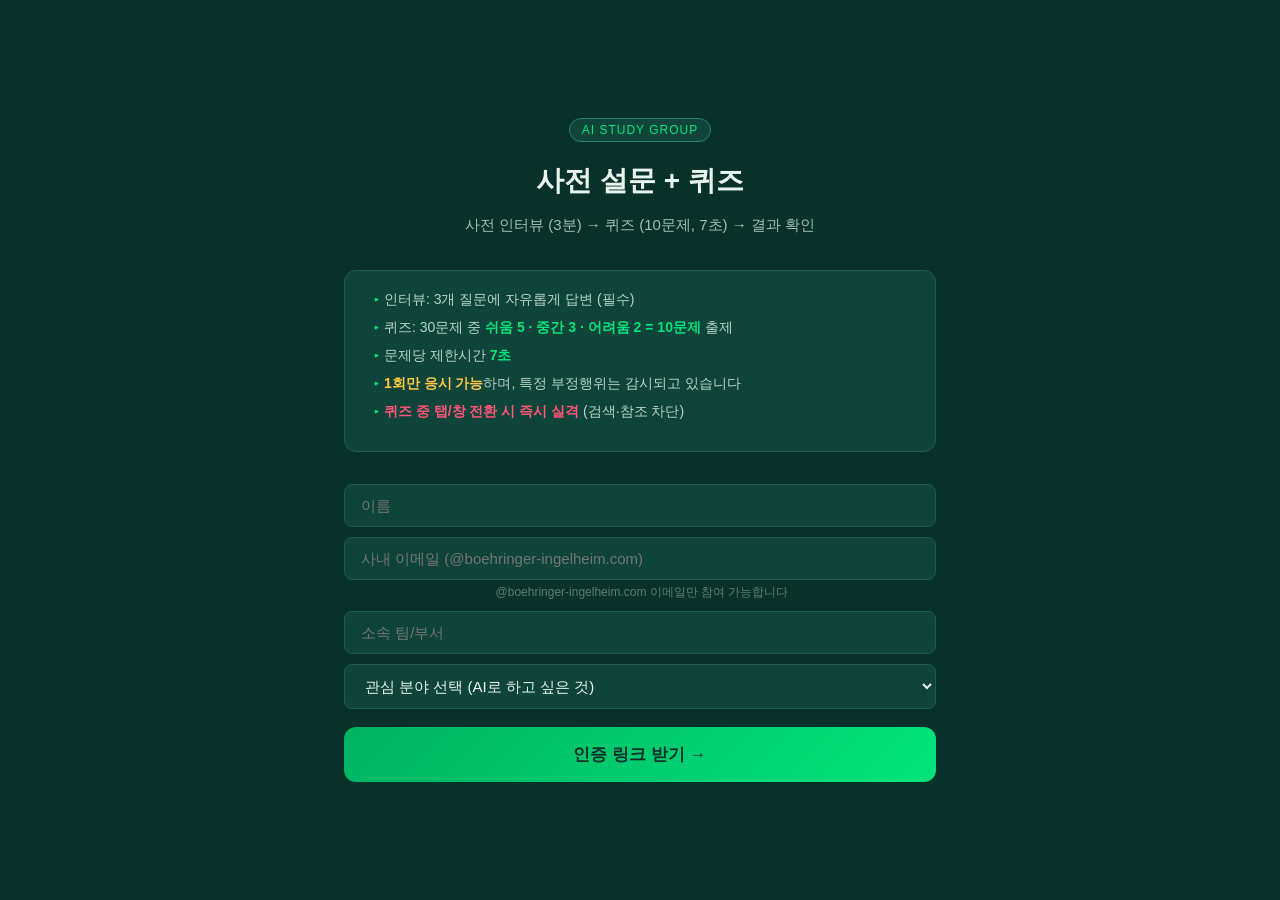
==== index.html @ f33a6c96 "pre-survey: OTP → 매직링크 전환 (UX 개선)" ====
<!DOCTYPE html>
<html lang="ko">
<head>
  <meta charset="UTF-8" />
  <meta name="viewport" content="width=device-width, initial-scale=1.0" />
  <title>AI Study Group — 사전 설문</title>
  <style>
    * { box-sizing: border-box; margin: 0; padding: 0; }
    body { font-family: -apple-system, BlinkMacSystemFont, 'Segoe UI', sans-serif; background: #08312A; color: #E8F5EF; min-height: 100vh; display: flex; align-items: center; justify-content: center; }
    .container { width: 100%; max-width: 640px; padding: 24px; }
    .badge { display: inline-block; background: #0E443A; border: 1px solid #2B7D6C; color: #00E47C; font-size: 12px; padding: 4px 12px; border-radius: 20px; margin-bottom: 20px; letter-spacing: 1px; }
    h1 { font-size: 28px; font-weight: 700; margin-bottom: 12px; }
    .sub { color: #9FC0B2; font-size: 15px; line-height: 1.7; margin-bottom: 32px; }
    .rules { background: #0E443A; border: 1px solid #1F5B4E; border-radius: 12px; padding: 20px; text-align: left; margin-bottom: 32px; }
    .rules li { font-size: 14px; color: #B5D4C7; margin-bottom: 10px; padding-left: 8px; list-style: none; }
    .rules li::before { content: '▸ '; color: #00E47C; }
    .form-group { margin-bottom: 10px; }
    .form-group input, .form-group select { width: 100%; padding: 12px 16px; background: #0E443A; border: 1px solid #1F5B4E; border-radius: 8px; color: #E8F5EF; font-size: 15px; outline: none; }
    .form-group input:focus, .form-group select:focus { border-color: #00E47C; }
    .form-group input.error { border-color: #FF5577; }
    .hint { font-size: 12px; color: #5A7F72; margin-top: 4px; padding-left: 4px; }
    .hint.err { color: #FF5577; }
    select option { background: #0E443A; }
    textarea { width: 100%; padding: 12px 16px; background: #0E443A; border: 1px solid #1F5B4E; border-radius: 8px; color: #E8F5EF; font-size: 14px; margin-bottom: 10px; outline: none; font-family: inherit; resize: vertical; min-height: 80px; }
    textarea:focus { border-color: #00E47C; }
    .btn { width: 100%; padding: 16px; background: linear-gradient(135deg, #00B362, #00E47C); color: #08312A; border: none; border-radius: 12px; font-size: 17px; font-weight: 700; cursor: pointer; margin-top: 8px; }
    .btn:hover { opacity: 0.9; }
    .btn:disabled { opacity: 0.4; cursor: default; }

    /* QUIZ */
    .section { display: none; }
    .section.active { display: block; }
    .quiz-header { display: flex; justify-content: space-between; align-items: center; margin-bottom: 20px; }
    .progress-text { font-size: 13px; color: #6E9488; }
    .timer-number { font-size: 28px; font-weight: 800; color: #00E47C; min-width: 40px; text-align: right; }
    .timer-number.urgent { color: #FF5577; }
    .progress-bar-bg { height: 4px; background: #1F5B4E; border-radius: 2px; margin-bottom: 28px; }
    .progress-bar-fill { height: 100%; background: linear-gradient(90deg, #00B362, #00E47C); border-radius: 2px; transition: width 0.3s; }
    .question-box { background: #0E443A; border: 1px solid #1F5B4E; border-radius: 16px; padding: 28px; margin-bottom: 20px; }
    .question-num { font-size: 12px; color: #4DF09C; margin-bottom: 12px; letter-spacing: 1px; }
    .question-text { font-size: 18px; font-weight: 600; line-height: 1.5; }
    .options { display: flex; flex-direction: column; gap: 10px; }
    .option-btn { padding: 14px 18px; background: #0E443A; border: 1px solid #1F5B4E; border-radius: 10px; color: #E8F5EF; font-size: 15px; text-align: left; cursor: pointer; transition: all 0.15s; }
    .option-btn:hover:not(:disabled) { background: #13584B; border-color: #2B7D6C; transform: translateX(4px); }
    .option-btn.correct { background: #0D4F35; border-color: #00E47C; color: #4DF09C; }
    .option-btn.wrong { background: #3D1420; border-color: #FF5577; color: #FF8899; }
    .option-btn.reveal { background: #0D4F35; border-color: #00E47C; color: #4DF09C; opacity: 0.6; }
    .option-btn:disabled { cursor: default; }
    .feedback { margin-top: 14px; padding: 12px 16px; border-radius: 8px; font-size: 13px; line-height: 1.5; display: none; }
    .feedback.show { display: block; }
    .feedback.correct-fb { background: #0D4F35; color: #4DF09C; }
    .feedback.wrong-fb { background: #3D1420; color: #FF8899; }
    .timeout-msg { text-align: center; padding: 20px; font-size: 15px; color: #FF5577; display: none; }
    .timeout-msg.show { display: block; }
    .next-btn { width: 100%; margin-top: 18px; padding: 14px; background: #13584B; border: 1px solid #2B7D6C; border-radius: 10px; color: #4DF09C; font-size: 15px; cursor: pointer; display: none; }
    .next-btn.show { display: block; }
    .next-btn:hover { background: #1A6D5B; }

    /* RESULT */
    .result-score { font-size: 72px; font-weight: 800; background: linear-gradient(135deg, #00B362, #4DF09C); -webkit-background-clip: text; -webkit-text-fill-color: transparent; margin: 20px 0 8px; }
    .result-label { font-size: 20px; font-weight: 600; margin-bottom: 8px; }
    .result-sub { color: #6E9488; font-size: 14px; margin-bottom: 32px; }
    .result-breakdown { background: #0E443A; border: 1px solid #1F5B4E; border-radius: 12px; padding: 20px; margin-bottom: 28px; text-align: left; }
    .result-breakdown h3 { font-size: 14px; color: #6E9488; margin-bottom: 14px; }
    .result-row { display: flex; justify-content: space-between; font-size: 14px; margin-bottom: 8px; padding-bottom: 8px; border-bottom: 1px solid #1F5B4E; }
    .result-row:last-child { border-bottom: none; }
    .result-row .q-text { color: #B5D4C7; flex: 1; padding-right: 12px; }
    .result-row .q-status { font-weight: 600; white-space: nowrap; }
    .result-row .q-status.ok { color: #4DF09C; }
    .result-row .q-status.fail { color: #FF5577; }
    .saving-msg { color: #00E47C; font-size: 13px; margin-top: 8px; display: none; }
    .saving-msg.show { display: block; }
    .submitted-msg { background: #0D4F35; border: 1px solid #00E47C44; border-radius: 12px; padding: 20px; color: #4DF09C; font-size: 15px; display: none; }
    .submitted-msg.show { display: block; }

    /* INTERVIEW */
    .interview-label { font-size: 14px; color: #B5D4C7; font-weight: 600; margin-bottom: 4px; text-align: left; }
    .interview-hint { font-size: 12px; color: #5A7F72; margin-bottom: 8px; text-align: left; }
  </style>
</head>
<body>
<div class="container">

  <!-- ALREADY SUBMITTED -->
  <div id="alreadyDone" class="section" style="text-align:center">
    <div style="background:#0E443A;border:1px solid #1F5B4E;border-radius:16px;padding:40px;margin-top:40px">
      <div style="font-size:48px;margin-bottom:16px">✅</div>
      <h2 style="font-size:20px;margin-bottom:12px">이미 제출하셨습니다</h2>
      <p id="alreadyMsg" style="color:#9FC0B2;font-size:14px;line-height:1.7"></p>
    </div>
  </div>

  <!-- DISQUALIFIED -->
  <div id="disqualified" class="section" style="text-align:center">
    <div style="background:#3D1420;border:1px solid #FF5577;border-radius:16px;padding:40px;margin-top:40px">
      <div style="font-size:48px;margin-bottom:16px">⛔</div>
      <h2 style="font-size:22px;margin-bottom:12px;color:#FF8899">실격 처리되었습니다</h2>
      <p style="color:#FFB0B0;font-size:14px;line-height:1.8">
        퀴즈 진행 중 <strong>탭/창 전환</strong>이 감지되어 자동 실격 처리되었습니다.<br>
        재응시는 불가능하며, 이의가 있으면 관리자에게 문의해주세요.
      </p>
    </div>
  </div>

  <!-- STEP 1: INTRO + 기본정보 -->
  <div id="step1" class="section active" style="text-align:center">
    <div class="badge">AI STUDY GROUP</div>
    <h1>사전 설문 + 퀴즈</h1>
    <p class="sub">사전 인터뷰 (3분) → 퀴즈 (10문제, 7초) → 결과 확인</p>
    <div class="rules">
      <li>인터뷰: 3개 질문에 자유롭게 답변 (필수)</li>
      <li>퀴즈: 30문제 중 <strong style="color:#00E47C">쉬움 5 · 중간 3 · 어려움 2 = 10문제</strong> 출제</li>
      <li>문제당 제한시간 <strong style="color:#00E47C">7초</strong></li>
      <li><strong style="color:#FFC845">1회만 응시 가능</strong>하며, 특정 부정행위는 감시되고 있습니다</li>
      <li><strong style="color:#FF5577">퀴즈 중 탭/창 전환 시 즉시 실격</strong> (검색·참조 차단)</li>
    </div>
    <div class="form-group"><input type="text" id="inputName" placeholder="이름" /></div>
    <div class="form-group">
      <input type="email" id="inputEmail" placeholder="사내 이메일 (@boehringer-ingelheim.com)" />
      <div class="hint" id="emailHint">@boehringer-ingelheim.com 이메일만 참여 가능합니다</div>
    </div>
    <div class="form-group"><input type="text" id="inputTeam" placeholder="소속 팀/부서" /></div>
    <div class="form-group">
      <select id="inputInterest">
        <option value="">관심 분야 선택 (AI로 하고 싶은 것)</option>
        <option>업무 자동화 (Workflow)</option>
        <option>데이터 분석</option>
        <option>데이터 시각화 / 대시보드</option>
        <option>이미지 생성</option>
        <option>문서 요약·번역</option>
        <option>슬라이드·리포트 자동화</option>
        <option>AI 에이전트/챗봇</option>
        <option>아직 잘 모르겠음</option>
      </select>
    </div>
    <button class="btn" id="sendLinkBtn" onclick="sendMagicLink()">인증 링크 받기 →</button>
  </div>

  <!-- LINK SENT (대기 화면) -->
  <div id="linkSent" class="section" style="text-align:center">
    <div class="badge">이메일 인증</div>
    <div style="background:#0E443A;border:1px solid #1F5B4E;border-radius:16px;padding:40px;margin-top:24px">
      <div style="font-size:48px;margin-bottom:16px">📩</div>
      <h2 style="font-size:22px;margin-bottom:12px">메일을 확인해주세요</h2>
      <p id="linkSentEmail" style="color:#4DF09C;font-size:15px;font-weight:600;margin-bottom:8px"></p>
      <p style="color:#9FC0B2;font-size:14px;line-height:1.7;margin-bottom:24px">
        인증 링크가 발송되었습니다.<br>
        메일함(스팸함 포함)에서 링크를 클릭하면 계속 진행됩니다.<br>
        링크는 <strong style="color:#FFC845">30분간</strong> 유효합니다.
      </p>
      <button class="btn" id="resendLinkBtn" onclick="sendMagicLink(true)" style="background:#13584B;border:1px solid #2B7D6C;color:#4DF09C">링크 재발송</button>
    </div>
  </div>

  <!-- TOKEN VALIDATING -->
  <div id="tokenValidating" class="section" style="text-align:center">
    <div style="background:#0E443A;border:1px solid #1F5B4E;border-radius:16px;padding:40px;margin-top:40px">
      <div style="font-size:48px;margin-bottom:16px">⏳</div>
      <h2 style="font-size:20px;margin-bottom:12px">인증 중...</h2>
      <p style="color:#9FC0B2;font-size:14px">링크를 검증하고 있습니다.</p>
    </div>
  </div>

  <!-- STEP 2: INTERVIEW (필수, 퀴즈 전) -->
  <div id="step2" class="section">
    <div class="badge">STEP 2 / 3</div>
    <h1>인터뷰</h1>
    <p class="sub">아래 3개 질문에 자유롭게 답해주세요. 레벨 배정 참고용입니다.</p>

    <div class="interview-label">1. AI 활용 경험</div>
    <div class="interview-hint">업무에 AI 도구를 써본 적 있다면, 어떤 도구로 어떤 용도로 사용했나요?</div>
    <textarea id="inputUsecase" placeholder="예: ChatGPT로 이메일 초안 작성, Claude로 논문 요약, Copilot으로 엑셀 정리 등"></textarea>

    <div class="interview-label">2. 스터디 기대사항</div>
    <div class="interview-hint">이 스터디에서 가장 배우고 싶거나 만들고 싶은 것은?</div>
    <textarea id="inputWant" placeholder="예: 데이터 자동 정리, 나만의 AI 도구 만들기, 대시보드 제작 등"></textarea>

    <div class="interview-label">3. AI vs LLM 용어 논쟁</div>
    <div class="interview-hint">요즘 'AI' 대신 'LLM'이라고 정확히 부르자는 움직임이 있습니다. 이에 대한 본인의 생각은?</div>
    <textarea id="inputComment" placeholder="자유 답변 (1~2문장이면 충분합니다)"></textarea>

    <div style="background:#0E443A;border:1px solid #1F5B4E;border-radius:12px;padding:20px;margin-top:20px;margin-bottom:16px;text-align:left">
      <p style="font-size:14px;color:#B5D4C7;font-weight:600;margin-bottom:12px">참여 동의</p>
      <label style="display:flex;gap:10px;align-items:flex-start;cursor:pointer;font-size:13px;color:#9FC0B2;line-height:1.6;margin-bottom:10px">
        <input type="checkbox" id="chkCommit" style="margin-top:4px;min-width:16px;flex-shrink:0">
        <span>이 스터디는 업무 연관성이 있으나, <strong style="color:#4DF09C">개인 역량 개발</strong>을 위한 활동입니다. 프로젝트 참여 시 근무 외 시간(non-working hours)에 추가적인 시간 투자가 필요할 수 있음을 이해합니다.</span>
      </label>
      <label style="display:flex;gap:10px;align-items:flex-start;cursor:pointer;font-size:13px;color:#9FC0B2;line-height:1.6">
        <input type="checkbox" id="chkExtra" style="margin-top:4px;min-width:16px;flex-shrink:0">
        <span>스터디 프로젝트에 <strong style="color:#4DF09C">extra mile</strong>로 기여할 의향이 있으며, 이를 통해 실질적인 AI 역량을 쌓겠다는 데 동의합니다.</span>
      </label>
    </div>
    <button class="btn" onclick="goToQuiz()">다음: 퀴즈 시작 →</button>
  </div>

  <!-- STEP 3: QUIZ -->
  <div id="step3" class="section">
    <div class="quiz-header">
      <span class="progress-text" id="progressText">1 / 10</span>
      <div style="display:flex;align-items:center;gap:8px">
        <span style="font-size:13px;color:#2B7D6C">⏱</span>
        <span class="timer-number" id="timerNum">7</span>
      </div>
    </div>
    <div class="progress-bar-bg"><div class="progress-bar-fill" id="progressBar" style="width:10%"></div></div>
    <div class="question-box">
      <div class="question-num" id="questionNum">Q1</div>
      <div class="question-text" id="questionText"></div>
    </div>
    <div class="options" id="optionsContainer"></div>
    <div class="timeout-msg" id="timeoutMsg">⏰ 시간 초과!</div>
    <div class="feedback" id="feedback"></div>
    <button class="next-btn" id="nextBtn" onclick="nextQuestion()">다음 →</button>
  </div>

  <!-- STEP 4: RESULT -->
  <div id="step4" class="section" style="text-align:center">
    <div class="badge">결과</div>
    <div class="result-score" id="scoreDisplay"></div>
    <div class="result-label" id="scoreLabel"></div>
    <div class="result-sub" id="scoreSub"></div>
    <div class="result-breakdown">
      <h3>문항별 결과</h3>
      <div id="breakdownList"></div>
    </div>
    <button class="btn" id="submitBtn" onclick="submitResult()">결과 제출하기</button>
    <div class="saving-msg" id="savingMsg">⏳ 저장 중...</div>
    <div class="submitted-msg" id="submittedMsg">
      ✅ 제출 완료!<br><br>
      킥오프: <strong>2026년 4월 29일 (수)</strong> 점심 + 오후 2~3시<br>
      Teams 채널 안내는 추후 별도 공지 예정입니다.
    </div>
  </div>

</div>
<script>
// ?reset 으로 접속하면 localStorage 초기화
if (location.search.includes('reset')) {
  Object.keys(localStorage).filter(k => k.startsWith('bik_')).forEach(k => localStorage.removeItem(k));
  location.href = location.pathname;
}

const APPS_SCRIPT_URL = 'https://script.google.com/macros/s/AKfycbxpaZuZa6RYzMUXxMX82AF2PuFn6O8rXjqAPYUZv003Xel0Y0YNBOYgvdm8hQUPajvVBA/exec';
const TIMER_SECONDS = 7;

function checkAlreadySubmitted(email) {
  return localStorage.getItem('bik_submitted_' + btoa(email.toLowerCase()));
}
function markSubmitted(email, name, score) {
  localStorage.setItem('bik_submitted_' + btoa(email.toLowerCase()), JSON.stringify({ name, score, at: new Date().toISOString() }));
}

let allQuestions = [], selected = [], current = 0, score = 0;
let history = [], timerInterval = null, timeLeft = TIMER_SECONDS, answered = false;
let userInfo = {};
let tabWatchActive = false;

// ── TAB-SWITCH DETECTION ──
function handleVisibilityChange() {
  if (!tabWatchActive) return;
  if (document.hidden) handleDisqualification('tab_switch');
}
function activateTabWatch() {
  if (tabWatchActive) return;
  tabWatchActive = true;
  document.addEventListener('visibilitychange', handleVisibilityChange);
}
function deactivateTabWatch() {
  tabWatchActive = false;
  document.removeEventListener('visibilitychange', handleVisibilityChange);
}
function handleDisqualification(reason) {
  if (!tabWatchActive) return;
  deactivateTabWatch();
  clearInterval(timerInterval);
  const submission = {
    name: userInfo.name || '', email: userInfo.email || '', team: userInfo.team || '',
    job: userInfo.interest || '',
    score: 'DQ', scoreNum: 0, level: 'DISQUALIFIED',
    usecase: userInfo.usecase || '', want: userInfo.want || '', comment: userInfo.comment || '',
    userAgent: navigator.userAgent, submittedAt: new Date().toISOString(),
    disqualified: true, dqReason: reason, progress: `${current + 1}/10`,
    answers: history.map((h, i) => ({ q: `Q${i+1}`, result: h.timedOut ? '시간초과' : h.correct ? '정답' : '오답' }))
  };
  try {
    const url = APPS_SCRIPT_URL + '?payload=' + encodeURIComponent(JSON.stringify(submission));
    fetch(url, { mode: 'no-cors' });
  } catch (e) { /* fire and forget */ }
  if (userInfo.email) markSubmitted(userInfo.email, userInfo.name, 'DQ');
  showSection('disqualified');
}

async function loadQuestions() {
  allQuestions = await (await fetch('questions.json')).json();
}
loadQuestions();

function shuffle(arr) {
  const a = [...arr];
  for (let i = a.length - 1; i > 0; i--) { const j = Math.floor(Math.random() * (i + 1)); [a[i], a[j]] = [a[j], a[i]]; }
  return a;
}

function showSection(id) {
  document.querySelectorAll('.section').forEach(s => s.classList.remove('active'));
  document.getElementById(id).classList.add('active');
  window.scrollTo(0, 0);
}

// ── JSONP WRAPPER ──
function jsonpCall(queryString) {
  return new Promise((resolve, reject) => {
    const cb = 'bikCb_' + Date.now() + '_' + Math.floor(Math.random() * 10000);
    const script = document.createElement('script');
    const timeout = setTimeout(() => { cleanup(); reject(new Error('timeout')); }, 15000);
    const cleanup = () => {
      clearTimeout(timeout);
      try { delete window[cb]; } catch (_) { window[cb] = undefined; }
      if (script.parentNode) script.parentNode.removeChild(script);
    };
    window[cb] = (data) => { cleanup(); resolve(data); };
    script.onerror = () => { cleanup(); reject(new Error('script_error')); };
    script.src = APPS_SCRIPT_URL + '?' + queryString + '&callback=' + cb;
    document.head.appendChild(script);
  });
}

function showAlreadyDone(name, score, level) {
  const dq = level === 'DISQUALIFIED' || score === 'DQ';
  const statusHtml = dq
    ? `<strong style="color:#FF5577">실격 처리</strong>되셨습니다`
    : `<strong style="color:#00E47C">${score}</strong>${String(score).includes('/') ? '' : '/10'}점으로 제출하셨습니다`;
  document.getElementById('alreadyMsg').innerHTML = `${name}님은 이미 ${statusHtml}.<br>킥오프: <strong>2026년 4월 29일 (수)</strong>`;
  showSection('alreadyDone');
}

// ── STEP 1 → 매직링크 발송 ──
async function sendMagicLink(isResend) {
  const name = document.getElementById('inputName').value.trim();
  const email = document.getElementById('inputEmail').value.trim().toLowerCase();
  const team = document.getElementById('inputTeam').value.trim();
  const interest = document.getElementById('inputInterest').value;
  if (!name || !email || !team || !interest) { alert('모든 항목을 입력해주세요.'); return; }
  if (!email.endsWith('@boehringer-ingelheim.com')) {
    document.getElementById('inputEmail').classList.add('error');
    const h = document.getElementById('emailHint'); h.textContent = '❌ @boehringer-ingelheim.com 이메일만 참여 가능합니다.'; h.classList.add('err');
    return;
  }

  const prev = checkAlreadySubmitted(email);
  if (prev) {
    const d = JSON.parse(prev);
    showAlreadyDone(d.name, d.score, d.score === 'DQ' ? 'DISQUALIFIED' : '');
    return;
  }

  userInfo = { name, email, team, interest };

  const btn = document.getElementById(isResend ? 'resendLinkBtn' : 'sendLinkBtn');
  const original = btn.textContent;
  btn.disabled = true;
  btn.textContent = '발송 중...';

  try {
    const payload = encodeURIComponent(JSON.stringify(userInfo));
    const res = await jsonpCall('action=magiclink&email=' + encodeURIComponent(email) + '&userinfo=' + payload);
    if (res.status === 'already_submitted') {
      markSubmitted(email, name, res.disqualified ? 'DQ' : res.score);
      showAlreadyDone(name, res.score, res.level);
      return;
    }
    if (res.status === 'rate_limited') { alert(res.message || '발송 한도 초과 (1시간 후 재시도)'); return; }
    if (res.status === 'mail_error')   { alert('메일 발송 실패. 관리자 문의.'); return; }
    if (res.status === 'sent') {
      document.getElementById('linkSentEmail').textContent = email;
      showSection('linkSent');
      return;
    }
    alert('알 수 없는 응답: ' + JSON.stringify(res));
  } catch (e) {
    alert('서버 응답 없음. Apps Script 재배포 확인 후 재시도.');
  } finally {
    btn.disabled = false;
    btn.textContent = original;
  }
}

// ── PAGE LOAD: ?token= 감지 → 자동 검증 → STEP 2 ──
async function checkTokenOnLoad() {
  const params = new URLSearchParams(location.search);
  const token = params.get('token');
  if (!token) return;

  showSection('tokenValidating');
  try {
    const res = await jsonpCall('action=validatetoken&token=' + encodeURIComponent(token));
    if (res.status === 'verified' && res.userInfo) {
      userInfo = res.userInfo;
      // URL에서 토큰 제거 (북마크/공유 방지)
      history.replaceState({}, '', location.pathname);
      showSection('step2');
      return;
    }
    if (res.status === 'expired')   { alert('링크가 만료되었습니다. 처음부터 다시 요청하세요.'); }
    else if (res.status === 'not_found') { alert('유효하지 않은 링크입니다. (이미 사용되었거나 잘못된 토큰)'); }
    else { alert('링크 검증 실패: ' + (res.message || res.status)); }
    history.replaceState({}, '', location.pathname);
    showSection('step1');
  } catch (e) {
    alert('서버 응답 없음. 새로고침 후 재시도.');
    history.replaceState({}, '', location.pathname);
    showSection('step1');
  }
}
// 페이지 로드 시 즉시 실행
checkTokenOnLoad();

// ── 연습 문제 ──
const PRACTICE = {
  question: '한국 베링거인겔하임의 Obesity/MASH Medical Lead 이름은?',
  options: ['현빈', '차은우', '김경문', '정국'],
  answer: 2,
  explanation: '정답! 김경문입니다. 아쉽게도 현빈은 아닙니다. 😎 이제 본 퀴즈를 시작합니다!'
};
let isPractice = false;

// ── STEP 2 → STEP 3 (연습 문제 먼저) ──
function goToQuiz() {
  const uc = document.getElementById('inputUsecase').value.trim();
  const wt = document.getElementById('inputWant').value.trim();
  const cm = document.getElementById('inputComment').value.trim();
  if (!uc || !wt || !cm) { alert('모든 인터뷰 질문에 답해주세요.'); return; }
  if (!document.getElementById('chkCommit').checked || !document.getElementById('chkExtra').checked) { alert('참여 동의 항목을 모두 체크해주세요.'); return; }
  userInfo.usecase = uc; userInfo.want = wt; userInfo.comment = cm;
  const easyPool = allQuestions.filter(q => q.difficulty === 'easy');
  const mediumPool = allQuestions.filter(q => q.difficulty === 'medium');
  const hardPool = allQuestions.filter(q => q.difficulty === 'hard');
  const picked = [...shuffle(easyPool).slice(0, 5), ...shuffle(mediumPool).slice(0, 3), ...shuffle(hardPool).slice(0, 2)];
  selected = shuffle(picked);
  current = 0; score = 0; history = [];
  showSection('step3');
  showPractice();
}
function showPractice() {
  isPractice = true;
  document.getElementById('progressText').textContent = '연습';
  document.getElementById('progressBar').style.width = '0%';
  document.getElementById('questionNum').textContent = '연습 문제';
  document.getElementById('questionText').textContent = PRACTICE.question;
  document.getElementById('timeoutMsg').classList.remove('show');
  document.getElementById('feedback').classList.remove('show', 'correct-fb', 'wrong-fb');
  document.getElementById('nextBtn').classList.remove('show');
  document.getElementById('timerNum').textContent = '∞';
  document.getElementById('timerNum').classList.remove('urgent');
  const container = document.getElementById('optionsContainer');
  container.innerHTML = '';
  PRACTICE.options.forEach((opt, i) => {
    const btn = document.createElement('button'); btn.className = 'option-btn'; btn.textContent = opt;
    btn.onclick = () => {
      document.querySelectorAll('.option-btn').forEach((b, j) => {
        b.disabled = true;
        if (j === PRACTICE.answer) b.classList.add(i === j ? 'correct' : 'reveal');
        if (j === i && i !== PRACTICE.answer) b.classList.add('wrong');
      });
      const fb = document.getElementById('feedback');
      fb.textContent = (i === PRACTICE.answer ? '✓ ' : '✗ ') + PRACTICE.explanation;
      fb.className = `feedback show ${i === PRACTICE.answer ? 'correct-fb' : 'wrong-fb'}`;
      document.getElementById('nextBtn').classList.add('show');
      document.getElementById('nextBtn').textContent = '본 퀴즈 시작 →';
    };
    container.appendChild(btn);
  });
}

// ── QUIZ ──
function showQuestion() {
  activateTabWatch();
  answered = false; clearInterval(timerInterval); timeLeft = TIMER_SECONDS;
  const q = selected[current], idx = current + 1;
  document.getElementById('progressText').textContent = `${idx} / 10`;
  document.getElementById('progressBar').style.width = `${idx * 10}%`;
  document.getElementById('questionNum').textContent = `Q${idx}`;
  document.getElementById('questionText').textContent = q.question;
  document.getElementById('timeoutMsg').classList.remove('show');
  document.getElementById('feedback').classList.remove('show', 'correct-fb', 'wrong-fb');
  document.getElementById('nextBtn').classList.remove('show');
  updateTimer(TIMER_SECONDS);
  const container = document.getElementById('optionsContainer');
  container.innerHTML = '';
  q.options.forEach((opt, i) => {
    const btn = document.createElement('button'); btn.className = 'option-btn'; btn.textContent = opt;
    btn.onclick = () => selectAnswer(i); container.appendChild(btn);
  });
  timerInterval = setInterval(() => { timeLeft--; updateTimer(timeLeft); if (timeLeft <= 0) { clearInterval(timerInterval); handleTimeout(); } }, 1000);
}
function updateTimer(n) { const el = document.getElementById('timerNum'); el.textContent = n; el.classList.toggle('urgent', n <= 2); }
function selectAnswer(idx) {
  if (answered) return; answered = true; clearInterval(timerInterval);
  const q = selected[current], correct = q.answer, ok = idx === correct;
  document.querySelectorAll('.option-btn').forEach((b, i) => { b.disabled = true; if (i === correct) b.classList.add(idx === i ? 'correct' : 'reveal'); if (i === idx && !ok) b.classList.add('wrong'); });
  if (ok) score++;
  history.push({ question: q.question, correct: ok, timedOut: false });
  const fb = document.getElementById('feedback');
  fb.textContent = (ok ? '✓ 정답! ' : '✗ 오답. ') + q.explanation;
  fb.className = `feedback show ${ok ? 'correct-fb' : 'wrong-fb'}`;
  document.getElementById('nextBtn').classList.add('show');
}
function handleTimeout() {
  if (answered) return; answered = true;
  const q = selected[current];
  document.querySelectorAll('.option-btn').forEach((b, i) => { b.disabled = true; if (i === q.answer) b.classList.add('reveal'); });
  history.push({ question: q.question, correct: false, timedOut: true });
  document.getElementById('timeoutMsg').classList.add('show');
  const fb = document.getElementById('feedback');
  fb.textContent = '⏱ 시간 초과. 정답: ' + q.options[q.answer] + ' — ' + q.explanation;
  fb.className = 'feedback show wrong-fb';
  document.getElementById('nextBtn').classList.add('show');
}
function nextQuestion() {
  if (isPractice) { isPractice = false; document.getElementById('nextBtn').textContent = '다음 →'; showQuestion(); return; }
  current++;
  if (current >= 10) { deactivateTabWatch(); showResult(); }
  else showQuestion();
}

// ── RESULT ──
function showResult() {
  showSection('step4');
  document.getElementById('scoreDisplay').textContent = `${score}/10`;
  let label, sub;
  if (score >= 8) { label = '🔥 AI 지식 탁월!'; sub = 'L2~L3 트랙 추천'; }
  else if (score >= 5) { label = '👍 기본기 양호'; sub = 'L1~L2 트랙 추천'; }
  else { label = '✨ 이제 시작!'; sub = 'L1 트랙에서 기초부터'; }
  document.getElementById('scoreLabel').textContent = label;
  document.getElementById('scoreSub').textContent = sub;
  document.getElementById('breakdownList').innerHTML = history.map((h, i) =>
    `<div class="result-row"><span class="q-text">Q${i+1}. ${h.question.slice(0,40)}${h.question.length>40?'…':''}</span><span class="q-status ${h.correct?'ok':'fail'}">${h.timedOut?'⏰ 시간초과':h.correct?'✓ 정답':'✗ 오답'}</span></div>`
  ).join('');
}

// ── SUBMIT ──
async function submitResult() {
  const btn = document.getElementById('submitBtn'), sav = document.getElementById('savingMsg');
  btn.disabled = true; sav.classList.add('show');
  const submission = {
    name: userInfo.name, email: userInfo.email, team: userInfo.team, job: userInfo.interest || '',
    score: `${score}/10`, scoreNum: score,
    level: score >= 8 ? 'L2~L3' : score >= 5 ? 'L1~L2' : 'L1',
    usecase: userInfo.usecase || '', want: userInfo.want || '', comment: userInfo.comment || '',
    userAgent: navigator.userAgent, submittedAt: new Date().toISOString(),
    answers: history.map((h, i) => ({ q: `Q${i+1}`, result: h.timedOut ? '시간초과' : h.correct ? '정답' : '오답' }))
  };
  try {
    const url = APPS_SCRIPT_URL + '?payload=' + encodeURIComponent(JSON.stringify(submission));
    await fetch(url, { mode: 'no-cors' });
    markSubmitted(userInfo.email, userInfo.name, score);
    sav.classList.remove('show');
    document.getElementById('submittedMsg').classList.add('show');
  } catch (e) {
    sav.classList.remove('show'); btn.disabled = false;
    alert('제출 중 오류가 발생했습니다. 다시 시도해주세요.');
  }
}
</script>
</body>
</html>
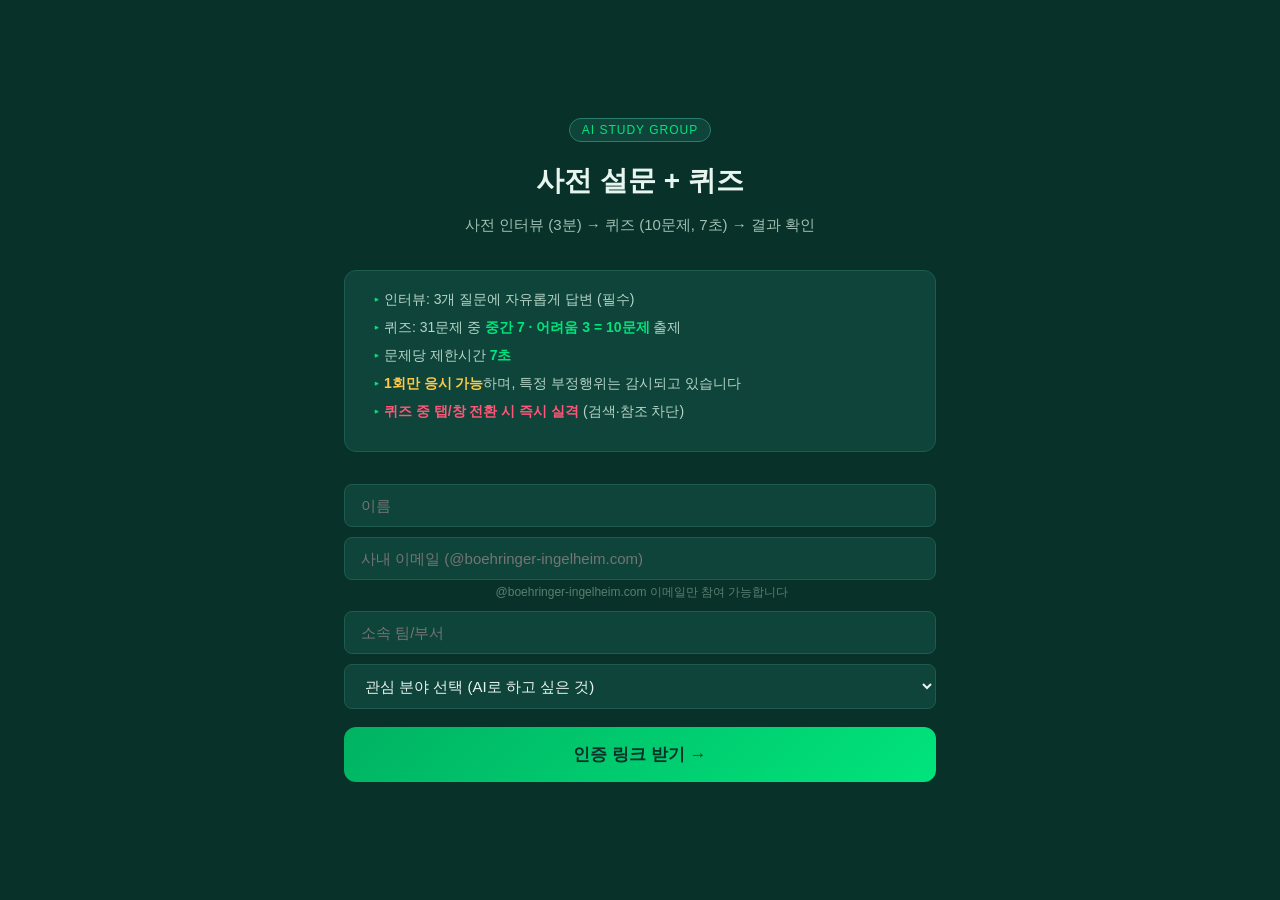
==== commit b68244e5: "quiz: 난이도 상향 + Q31 추가 (OpenAPI 미지원 서비스) - 기존 '쉬움' 8문항 모두 '중간'으로 승격 - Q31 신설 (hard): NHIS/HIRA는 공개 AP" ====
--- a/index.html
+++ b/index.html
@@ -109,7 +109,7 @@
     <p class="sub">사전 인터뷰 (3분) → 퀴즈 (10문제, 7초) → 결과 확인</p>
     <div class="rules">
       <li>인터뷰: 3개 질문에 자유롭게 답변 (필수)</li>
-      <li>퀴즈: 30문제 중 <strong style="color:#00E47C">쉬움 5 · 중간 3 · 어려움 2 = 10문제</strong> 출제</li>
+      <li>퀴즈: 31문제 중 <strong style="color:#00E47C">중간 7 · 어려움 3 = 10문제</strong> 출제</li>
       <li>문제당 제한시간 <strong style="color:#00E47C">7초</strong></li>
       <li><strong style="color:#FFC845">1회만 응시 가능</strong>하며, 특정 부정행위는 감시되고 있습니다</li>
       <li><strong style="color:#FF5577">퀴즈 중 탭/창 전환 시 즉시 실격</strong> (검색·참조 차단)</li>
@@ -392,35 +392,39 @@
   if (!token) return;
 
   showSection('tokenValidating');
+  console.log('[DEBUG] Token detected:', token.substring(0, 8) + '...', 'length:', token.length);
+  const startTime = Date.now();
   try {
     const res = await jsonpCall('action=validatetoken&token=' + encodeURIComponent(token));
+    console.log('[DEBUG] validateToken response (' + (Date.now() - startTime) + 'ms):', res);
     if (res.status === 'verified' && res.userInfo) {
       userInfo = res.userInfo;
-      // URL에서 토큰 제거 (북마크/공유 방지)
-      history.replaceState({}, '', location.pathname);
+      window.history.replaceState({}, '', location.pathname);
       showSection('step2');
       return;
     }
-    if (res.status === 'expired')   { alert('링크가 만료되었습니다. 처음부터 다시 요청하세요.'); }
+    if (res.status === 'expired')        { alert('링크가 만료되었습니다. 처음부터 다시 요청하세요.'); }
     else if (res.status === 'not_found') { alert('유효하지 않은 링크입니다. (이미 사용되었거나 잘못된 토큰)'); }
-    else { alert('링크 검증 실패: ' + (res.message || res.status)); }
-    history.replaceState({}, '', location.pathname);
+    else if (res.status === 'error')     { alert('서버 에러: ' + (res.message || 'unknown')); }
+    else { alert('링크 검증 실패 (' + res.status + '): ' + (res.message || '')); }
+    window.history.replaceState({}, '', location.pathname);
     showSection('step1');
   } catch (e) {
-    alert('서버 응답 없음. 새로고침 후 재시도.');
-    history.replaceState({}, '', location.pathname);
+    const elapsed = Date.now() - startTime;
+    console.error('[DEBUG] jsonpCall failed after', elapsed + 'ms:', e.message);
+    alert('검증 실패 (' + elapsed + 'ms): ' + e.message + '\n\nF12 콘솔에서 상세 정보 확인 후 공유해주세요.');
+    window.history.replaceState({}, '', location.pathname);
     showSection('step1');
   }
 }
-// 페이지 로드 시 즉시 실행
 checkTokenOnLoad();
 
 // ── 연습 문제 ──
 const PRACTICE = {
-  question: '한국 베링거인겔하임의 Obesity/MASH Medical Lead 이름은?',
-  options: ['현빈', '차은우', '김경문', '정국'],
-  answer: 2,
-  explanation: '정답! 김경문입니다. 아쉽게도 현빈은 아닙니다. 😎 이제 본 퀴즈를 시작합니다!'
+  question: 'AI Champion 김경문(BIK Obesity/MASH Medical Lead)에 대한 설명 중 사실과 다른 것은?',
+  options: ['잘생겼다', '똑똑하다', '현명하다', 'CD&O 소속이다'],
+  answer: 3,
+  explanation: '정답! 김경문은 Medical Affairs 소속이며 CD&O는 아닙니다. 나머지는… 판단에 맡기겠습니다 😎 이제 본 퀴즈를 시작합니다!'
 };
 let isPractice = false;
 
@@ -432,10 +436,9 @@
   if (!uc || !wt || !cm) { alert('모든 인터뷰 질문에 답해주세요.'); return; }
   if (!document.getElementById('chkCommit').checked || !document.getElementById('chkExtra').checked) { alert('참여 동의 항목을 모두 체크해주세요.'); return; }
   userInfo.usecase = uc; userInfo.want = wt; userInfo.comment = cm;
-  const easyPool = allQuestions.filter(q => q.difficulty === 'easy');
   const mediumPool = allQuestions.filter(q => q.difficulty === 'medium');
   const hardPool = allQuestions.filter(q => q.difficulty === 'hard');
-  const picked = [...shuffle(easyPool).slice(0, 5), ...shuffle(mediumPool).slice(0, 3), ...shuffle(hardPool).slice(0, 2)];
+  const picked = [...shuffle(mediumPool).slice(0, 7), ...shuffle(hardPool).slice(0, 3)];
   selected = shuffle(picked);
   current = 0; score = 0; history = [];
   showSection('step3');
@@ -485,9 +488,16 @@
   document.getElementById('feedback').classList.remove('show', 'correct-fb', 'wrong-fb');
   document.getElementById('nextBtn').classList.remove('show');
   updateTimer(TIMER_SECONDS);
+
+  // 옵션 셔플 — 위치 편향 제거
+  const indexed = q.options.map((opt, i) => ({ opt, isCorrect: i === q.answer }));
+  const shuffled = shuffle(indexed);
+  q._shuffledOptions = shuffled.map(x => x.opt);
+  q._shuffledAnswer = shuffled.findIndex(x => x.isCorrect);
+
   const container = document.getElementById('optionsContainer');
   container.innerHTML = '';
-  q.options.forEach((opt, i) => {
+  q._shuffledOptions.forEach((opt, i) => {
     const btn = document.createElement('button'); btn.className = 'option-btn'; btn.textContent = opt;
     btn.onclick = () => selectAnswer(i); container.appendChild(btn);
   });
@@ -496,7 +506,7 @@
 function updateTimer(n) { const el = document.getElementById('timerNum'); el.textContent = n; el.classList.toggle('urgent', n <= 2); }
 function selectAnswer(idx) {
   if (answered) return; answered = true; clearInterval(timerInterval);
-  const q = selected[current], correct = q.answer, ok = idx === correct;
+  const q = selected[current], correct = q._shuffledAnswer !== undefined ? q._shuffledAnswer : q.answer, ok = idx === correct;
   document.querySelectorAll('.option-btn').forEach((b, i) => { b.disabled = true; if (i === correct) b.classList.add(idx === i ? 'correct' : 'reveal'); if (i === idx && !ok) b.classList.add('wrong'); });
   if (ok) score++;
   history.push({ question: q.question, correct: ok, timedOut: false });
@@ -508,11 +518,13 @@
 function handleTimeout() {
   if (answered) return; answered = true;
   const q = selected[current];
-  document.querySelectorAll('.option-btn').forEach((b, i) => { b.disabled = true; if (i === q.answer) b.classList.add('reveal'); });
+  const correctIdx = q._shuffledAnswer !== undefined ? q._shuffledAnswer : q.answer;
+  const correctOpt = q._shuffledOptions ? q._shuffledOptions[correctIdx] : q.options[q.answer];
+  document.querySelectorAll('.option-btn').forEach((b, i) => { b.disabled = true; if (i === correctIdx) b.classList.add('reveal'); });
   history.push({ question: q.question, correct: false, timedOut: true });
   document.getElementById('timeoutMsg').classList.add('show');
   const fb = document.getElementById('feedback');
-  fb.textContent = '⏱ 시간 초과. 정답: ' + q.options[q.answer] + ' — ' + q.explanation;
+  fb.textContent = '⏱ 시간 초과. 정답: ' + correctOpt + ' — ' + q.explanation;
   fb.className = 'feedback show wrong-fb';
   document.getElementById('nextBtn').classList.add('show');
 }
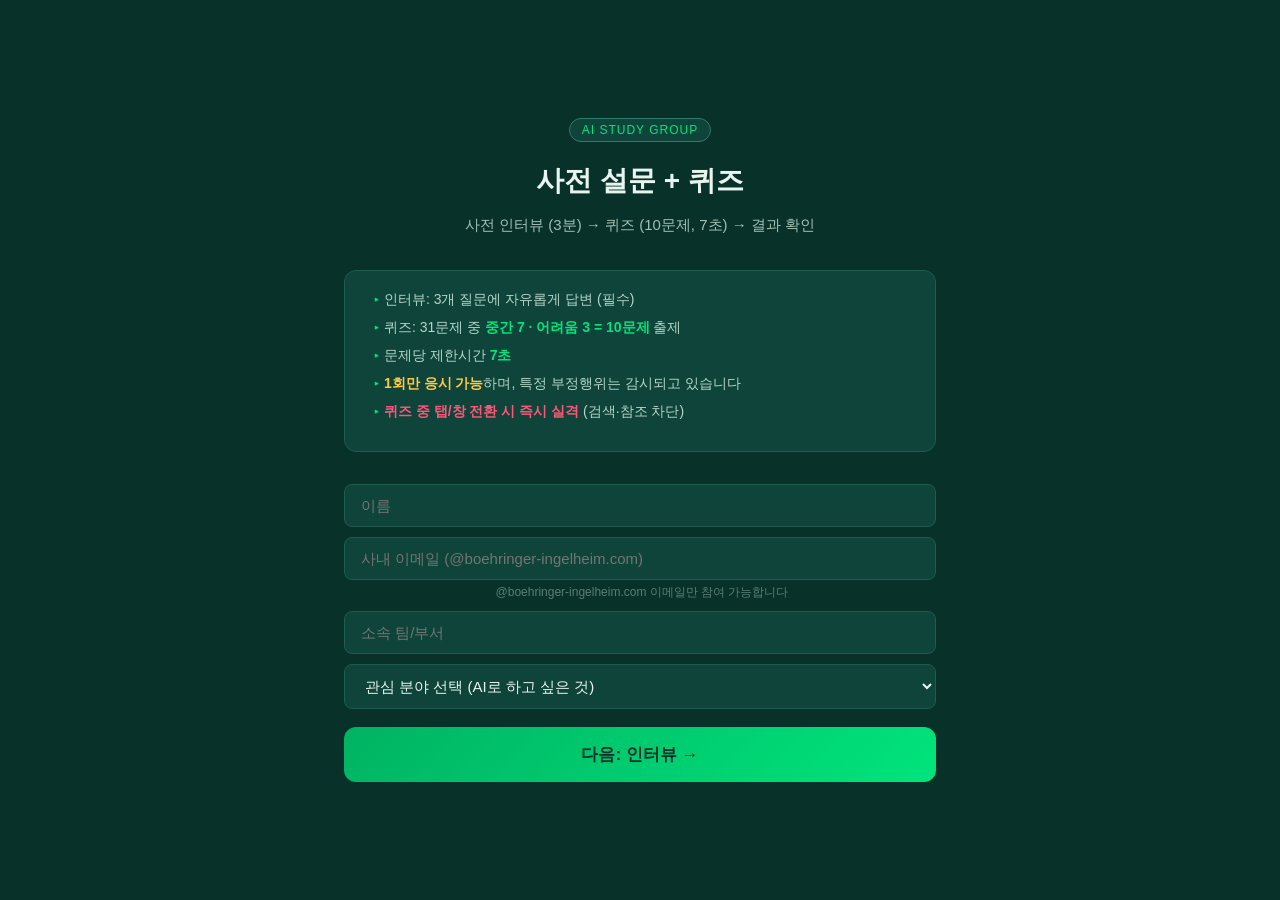
==== commit f0eec5f6: "pre-survey: 매직링크 제거, Honor system으로 전환 (이메일 배달 이슈 우회)" ====
--- a/index.html
+++ b/index.html
@@ -133,32 +133,7 @@
         <option>아직 잘 모르겠음</option>
       </select>
     </div>
-    <button class="btn" id="sendLinkBtn" onclick="sendMagicLink()">인증 링크 받기 →</button>
-  </div>
-
-  <!-- LINK SENT (대기 화면) -->
-  <div id="linkSent" class="section" style="text-align:center">
-    <div class="badge">이메일 인증</div>
-    <div style="background:#0E443A;border:1px solid #1F5B4E;border-radius:16px;padding:40px;margin-top:24px">
-      <div style="font-size:48px;margin-bottom:16px">📩</div>
-      <h2 style="font-size:22px;margin-bottom:12px">메일을 확인해주세요</h2>
-      <p id="linkSentEmail" style="color:#4DF09C;font-size:15px;font-weight:600;margin-bottom:8px"></p>
-      <p style="color:#9FC0B2;font-size:14px;line-height:1.7;margin-bottom:24px">
-        인증 링크가 발송되었습니다.<br>
-        메일함(스팸함 포함)에서 링크를 클릭하면 계속 진행됩니다.<br>
-        링크는 <strong style="color:#FFC845">30분간</strong> 유효합니다.
-      </p>
-      <button class="btn" id="resendLinkBtn" onclick="sendMagicLink(true)" style="background:#13584B;border:1px solid #2B7D6C;color:#4DF09C">링크 재발송</button>
-    </div>
-  </div>
-
-  <!-- TOKEN VALIDATING -->
-  <div id="tokenValidating" class="section" style="text-align:center">
-    <div style="background:#0E443A;border:1px solid #1F5B4E;border-radius:16px;padding:40px;margin-top:40px">
-      <div style="font-size:48px;margin-bottom:16px">⏳</div>
-      <h2 style="font-size:20px;margin-bottom:12px">인증 중...</h2>
-      <p style="color:#9FC0B2;font-size:14px">링크를 검증하고 있습니다.</p>
-    </div>
+    <button class="btn" id="toInterviewBtn" onclick="goToInterview()">다음: 인터뷰 →</button>
   </div>
 
   <!-- STEP 2: INTERVIEW (필수, 퀴즈 전) -->
@@ -307,24 +282,6 @@
   window.scrollTo(0, 0);
 }
 
-// ── JSONP WRAPPER ──
-function jsonpCall(queryString) {
-  return new Promise((resolve, reject) => {
-    const cb = 'bikCb_' + Date.now() + '_' + Math.floor(Math.random() * 10000);
-    const script = document.createElement('script');
-    const timeout = setTimeout(() => { cleanup(); reject(new Error('timeout')); }, 15000);
-    const cleanup = () => {
-      clearTimeout(timeout);
-      try { delete window[cb]; } catch (_) { window[cb] = undefined; }
-      if (script.parentNode) script.parentNode.removeChild(script);
-    };
-    window[cb] = (data) => { cleanup(); resolve(data); };
-    script.onerror = () => { cleanup(); reject(new Error('script_error')); };
-    script.src = APPS_SCRIPT_URL + '?' + queryString + '&callback=' + cb;
-    document.head.appendChild(script);
-  });
-}
-
 function showAlreadyDone(name, score, level) {
   const dq = level === 'DISQUALIFIED' || score === 'DQ';
   const statusHtml = dq
@@ -334,8 +291,8 @@
   showSection('alreadyDone');
 }
 
-// ── STEP 1 → 매직링크 발송 ──
-async function sendMagicLink(isResend) {
+// ── STEP 1 → STEP 2 (Honor system: 이메일 인증 없이 바로 진행) ──
+function goToInterview() {
   const name = document.getElementById('inputName').value.trim();
   const email = document.getElementById('inputEmail').value.trim().toLowerCase();
   const team = document.getElementById('inputTeam').value.trim();
@@ -355,69 +312,8 @@
   }
 
   userInfo = { name, email, team, interest };
-
-  const btn = document.getElementById(isResend ? 'resendLinkBtn' : 'sendLinkBtn');
-  const original = btn.textContent;
-  btn.disabled = true;
-  btn.textContent = '발송 중...';
-
-  try {
-    const payload = encodeURIComponent(JSON.stringify(userInfo));
-    const res = await jsonpCall('action=magiclink&email=' + encodeURIComponent(email) + '&userinfo=' + payload);
-    if (res.status === 'already_submitted') {
-      markSubmitted(email, name, res.disqualified ? 'DQ' : res.score);
-      showAlreadyDone(name, res.score, res.level);
-      return;
-    }
-    if (res.status === 'rate_limited') { alert(res.message || '발송 한도 초과 (1시간 후 재시도)'); return; }
-    if (res.status === 'mail_error')   { alert('메일 발송 실패. 관리자 문의.'); return; }
-    if (res.status === 'sent') {
-      document.getElementById('linkSentEmail').textContent = email;
-      showSection('linkSent');
-      return;
-    }
-    alert('알 수 없는 응답: ' + JSON.stringify(res));
-  } catch (e) {
-    alert('서버 응답 없음. Apps Script 재배포 확인 후 재시도.');
-  } finally {
-    btn.disabled = false;
-    btn.textContent = original;
-  }
-}
-
-// ── PAGE LOAD: ?token= 감지 → 자동 검증 → STEP 2 ──
-async function checkTokenOnLoad() {
-  const params = new URLSearchParams(location.search);
-  const token = params.get('token');
-  if (!token) return;
-
-  showSection('tokenValidating');
-  console.log('[DEBUG] Token detected:', token.substring(0, 8) + '...', 'length:', token.length);
-  const startTime = Date.now();
-  try {
-    const res = await jsonpCall('action=validatetoken&token=' + encodeURIComponent(token));
-    console.log('[DEBUG] validateToken response (' + (Date.now() - startTime) + 'ms):', res);
-    if (res.status === 'verified' && res.userInfo) {
-      userInfo = res.userInfo;
-      window.history.replaceState({}, '', location.pathname);
-      showSection('step2');
-      return;
-    }
-    if (res.status === 'expired')        { alert('링크가 만료되었습니다. 처음부터 다시 요청하세요.'); }
-    else if (res.status === 'not_found') { alert('유효하지 않은 링크입니다. (이미 사용되었거나 잘못된 토큰)'); }
-    else if (res.status === 'error')     { alert('서버 에러: ' + (res.message || 'unknown')); }
-    else { alert('링크 검증 실패 (' + res.status + '): ' + (res.message || '')); }
-    window.history.replaceState({}, '', location.pathname);
-    showSection('step1');
-  } catch (e) {
-    const elapsed = Date.now() - startTime;
-    console.error('[DEBUG] jsonpCall failed after', elapsed + 'ms:', e.message);
-    alert('검증 실패 (' + elapsed + 'ms): ' + e.message + '\n\nF12 콘솔에서 상세 정보 확인 후 공유해주세요.');
-    window.history.replaceState({}, '', location.pathname);
-    showSection('step1');
-  }
-}
-checkTokenOnLoad();
+  showSection('step2');
+}
 
 // ── 연습 문제 ──
 const PRACTICE = {
